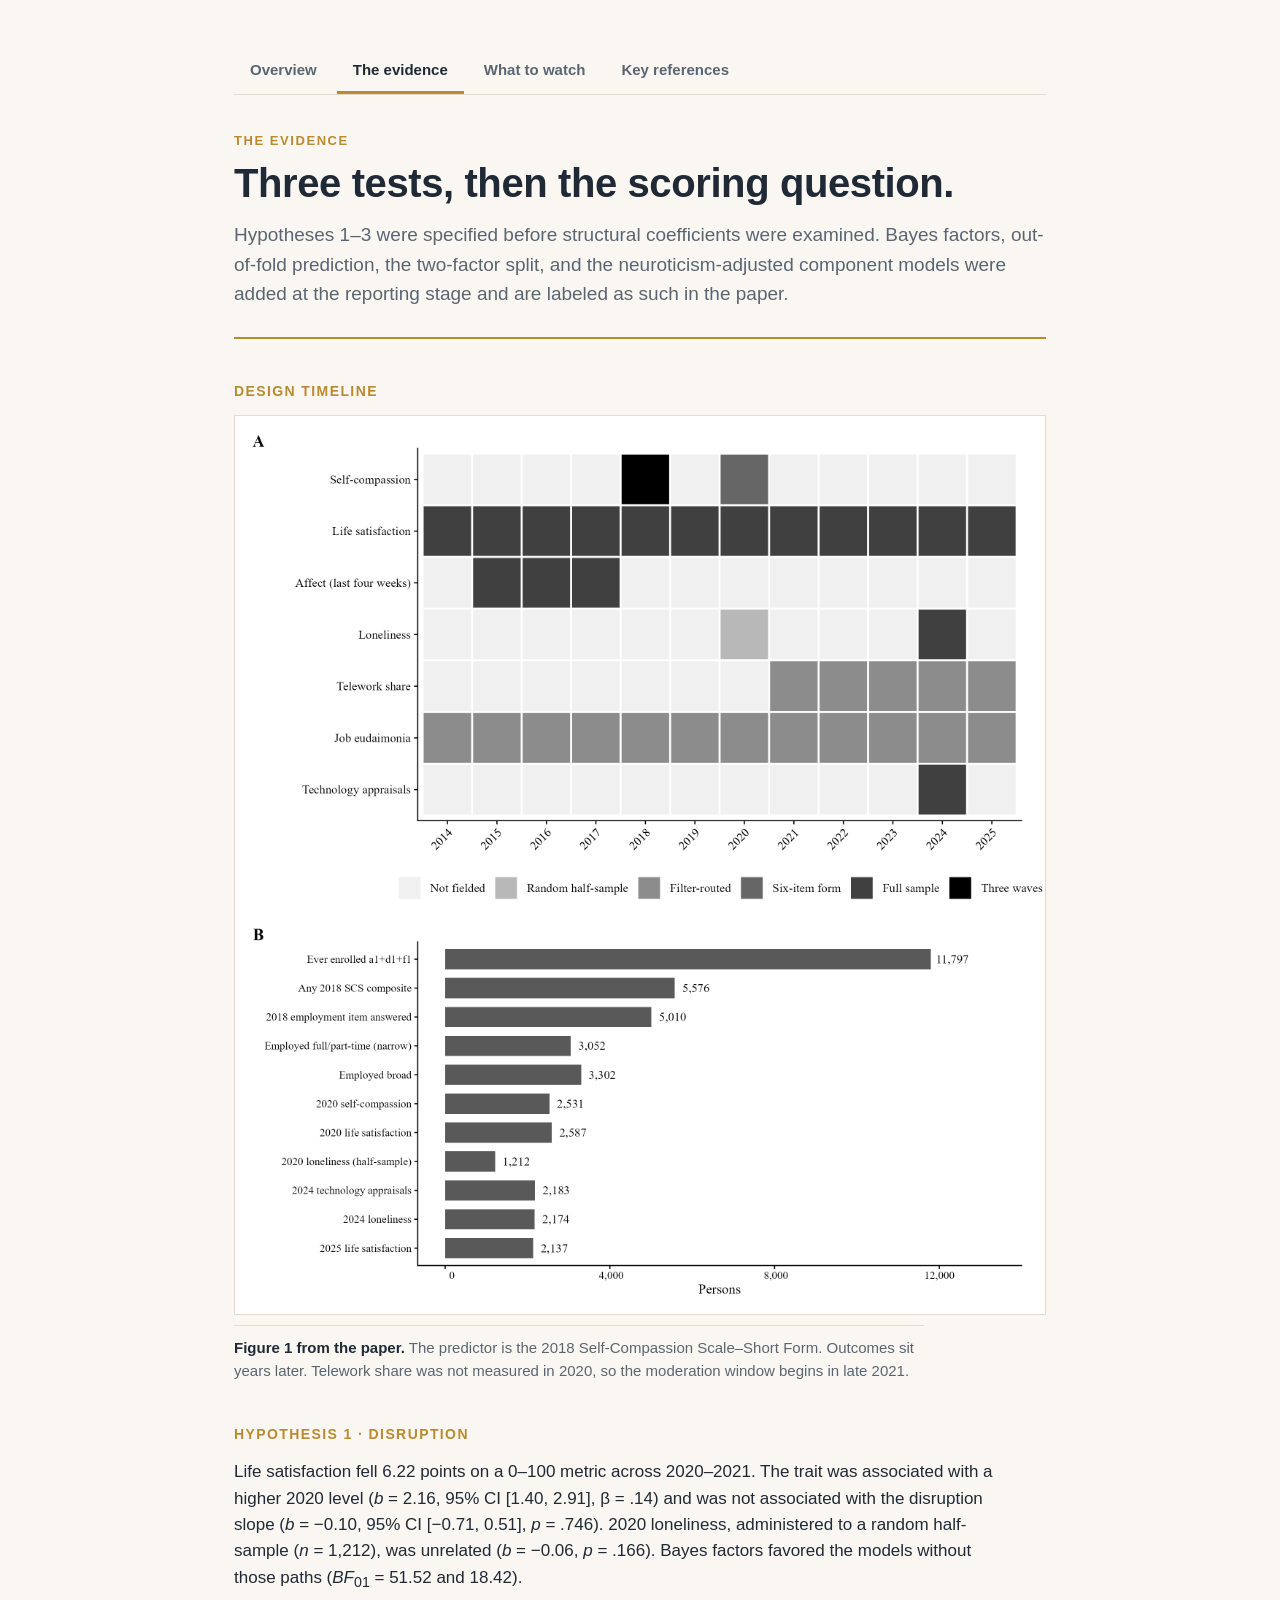
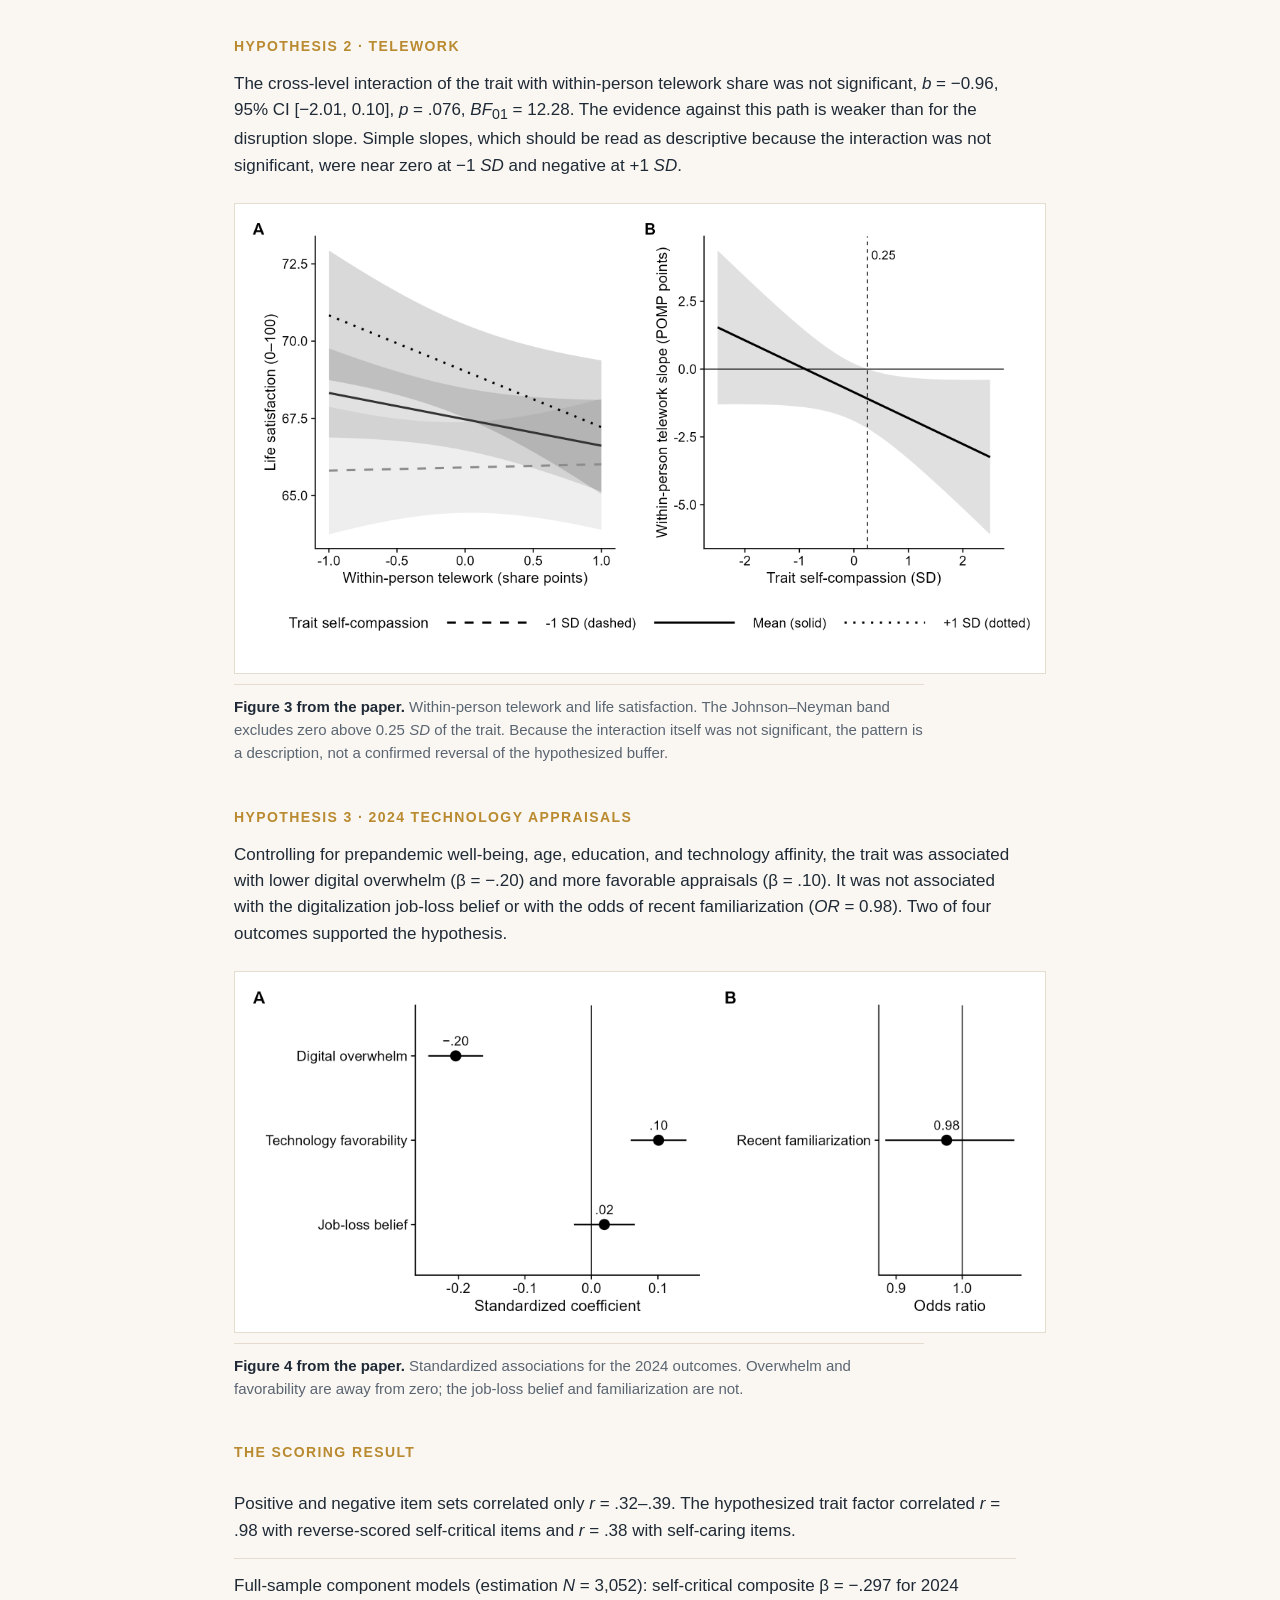
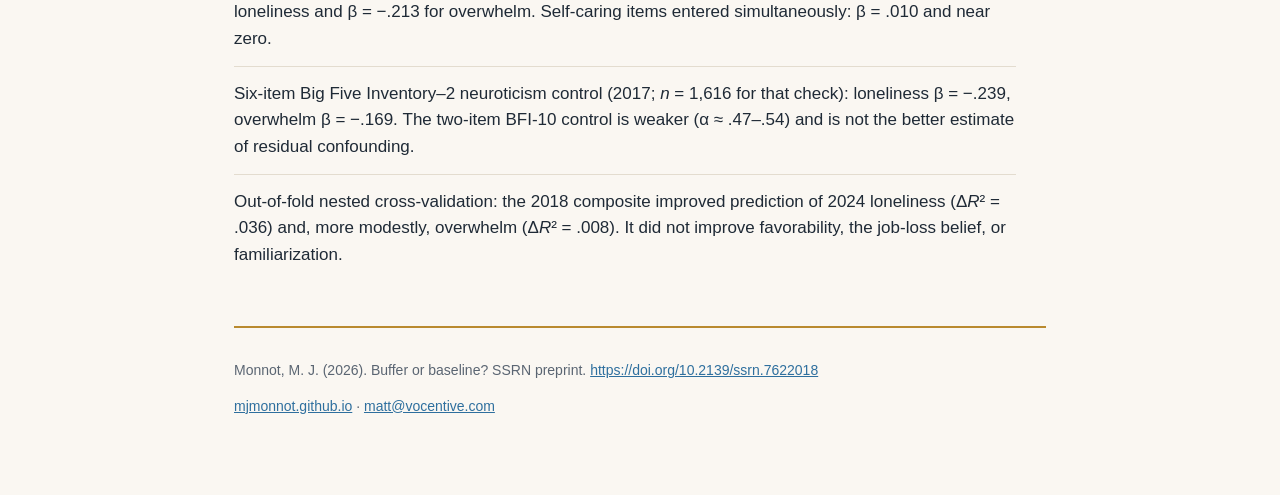
==== evidence.html @ f3c0ea2b "Add companion site for the GESIS self-compassion preprint. Co-authored-by: Cursor <cursoragent@curso" ====
<!DOCTYPE html>
<html lang="en">
<head>
  <meta charset="utf-8">
  <meta name="viewport" content="width=device-width, initial-scale=1">
  <title>The evidence — Buffer or baseline?</title>
  <link rel="stylesheet" href="style.css">
</head>
<body>
<main>
  <nav class="site-nav" aria-label="Site">
    <ul>
      <li><a href="index.html">Overview</a></li>
      <li><a href="evidence.html" aria-current="page">The evidence</a></li>
      <li><a href="playbook.html">What to watch</a></li>
      <li><a href="references.html">Key references</a></li>
    </ul>
  </nav>

  <header class="masthead">
    <p class="kicker">The evidence</p>
    <h1>Three tests, then the scoring question.</h1>
    <p class="dek">Hypotheses 1–3 were specified before structural coefficients were examined. Bayes factors, out-of-fold prediction, the two-factor split, and the neuroticism-adjusted component models were added at the reporting stage and are labeled as such in the paper.</p>
  </header>

  <section>
    <h2 class="section-label">Design timeline</h2>
    <figure class="paper-figure">
      <img src="assets/fig1_design_timeline.png" alt="Study timeline from 2014 through 2025 showing self-compassion in 2018, the 2020–2021 disruption, telework share from 2021 to 2025, and 2024 technology items." width="1200" height="500">
      <figcaption><strong>Figure 1 from the paper.</strong> The predictor is the 2018 Self-Compassion Scale–Short Form. Outcomes sit years later. Telework share was not measured in 2020, so the moderation window begins in late 2021.</figcaption>
    </figure>
  </section>

  <section>
    <h2 class="section-label">Hypothesis 1 · Disruption</h2>
    <p class="section-intro">Life satisfaction fell 6.22 points on a 0–100 metric across 2020–2021. The trait was associated with a higher 2020 level (<em>b</em> = 2.16, 95% CI [1.40, 2.91], β = .14) and was not associated with the disruption slope (<em>b</em> = −0.10, 95% CI [−0.71, 0.51], <em>p</em> = .746). 2020 loneliness, administered to a random half-sample (<em>n</em> = 1,212), was unrelated (<em>b</em> = −0.06, <em>p</em> = .166). Bayes factors favored the models without those paths (<em>BF</em><sub>01</sub> = 51.52 and 18.42).</p>
  </section>

  <section>
    <h2 class="section-label">Hypothesis 2 · Telework</h2>
    <p class="section-intro">The cross-level interaction of the trait with within-person telework share was not significant, <em>b</em> = −0.96, 95% CI [−2.01, 0.10], <em>p</em> = .076, <em>BF</em><sub>01</sub> = 12.28. The evidence against this path is weaker than for the disruption slope. Simple slopes, which should be read as descriptive because the interaction was not significant, were near zero at −1 <em>SD</em> and negative at +1 <em>SD</em>.</p>
    <figure class="paper-figure">
      <img src="assets/fig3_telework_moderation.png" alt="Telework moderation figure with a Johnson-Neyman panel and simple-slope panel." width="1200" height="620">
      <figcaption><strong>Figure 3 from the paper.</strong> Within-person telework and life satisfaction. The Johnson–Neyman band excludes zero above 0.25 <em>SD</em> of the trait. Because the interaction itself was not significant, the pattern is a description, not a confirmed reversal of the hypothesized buffer.</figcaption>
    </figure>
  </section>

  <section>
    <h2 class="section-label">Hypothesis 3 · 2024 technology appraisals</h2>
    <p class="section-intro">Controlling for prepandemic well-being, age, education, and technology affinity, the trait was associated with lower digital overwhelm (β = −.20) and more favorable appraisals (β = .10). It was not associated with the digitalization job-loss belief or with the odds of recent familiarization (<em>OR</em> = 0.98). Two of four outcomes supported the hypothesis.</p>
    <figure class="paper-figure">
      <img src="assets/fig4_h3_coefficients.png" alt="Coefficient plot of 2024 technology outcomes on trait self-compassion." width="1200" height="520">
      <figcaption><strong>Figure 4 from the paper.</strong> Standardized associations for the 2024 outcomes. Overwhelm and favorability are away from zero; the job-loss belief and familiarization are not.</figcaption>
    </figure>
  </section>

  <section>
    <h2 class="section-label">The scoring result</h2>
    <ul class="plain-list">
      <li>Positive and negative item sets correlated only <em>r</em> = .32–.39. The hypothesized trait factor correlated <em>r</em> = .98 with reverse-scored self-critical items and <em>r</em> = .38 with self-caring items.</li>
      <li>Full-sample component models (estimation <em>N</em> = 3,052): self-critical composite β = −.297 for 2024 loneliness and β = −.213 for overwhelm. Self-caring items entered simultaneously: β = .010 and near zero.</li>
      <li>Six-item Big Five Inventory–2 neuroticism control (2017; <em>n</em> = 1,616 for that check): loneliness β = −.239, overwhelm β = −.169. The two-item BFI-10 control is weaker (α ≈ .47–.54) and is not the better estimate of residual confounding.</li>
      <li>Out-of-fold nested cross-validation: the 2018 composite improved prediction of 2024 loneliness (Δ<em>R</em>² = .036) and, more modestly, overwhelm (Δ<em>R</em>² = .008). It did not improve favorability, the job-loss belief, or familiarization.</li>
    </ul>
  </section>

  <footer>
    <p>Monnot, M. J. (2026). Buffer or baseline? SSRN preprint. <a href="https://doi.org/10.2139/ssrn.7622018">https://doi.org/10.2139/ssrn.7622018</a></p>
    <p><a href="https://mjmonnot.github.io/">mjmonnot.github.io</a> · <a href="mailto:matt@vocentive.com">matt@vocentive.com</a></p>
  </footer>
</main>
</body>
</html>
---- style.css ----
:root {
  --bg: #faf7f2;
  --ink: #1f2a36;
  --gray: #5a6572;
  --red: #c0392b;
  --blue: #2e6f9e;
  --gold: #b98a2f;
  --dark: #22303c;
  --rule: #e3dccf;
}

* { box-sizing: border-box; }

body {
  margin: 0;
  background: var(--bg);
  color: var(--ink);
  font-family: -apple-system, BlinkMacSystemFont, "Segoe UI", Roboto, Helvetica, Arial, sans-serif;
  line-height: 1.55;
  font-size: 17px;
}

main { max-width: 860px; margin: 0 auto; padding: 48px 24px 64px; }

.kicker {
  font-size: 13px;
  font-weight: 700;
  letter-spacing: 0.12em;
  text-transform: uppercase;
  color: var(--gold);
  margin: 0 0 10px;
}

h1 { font-size: 40px; line-height: 1.12; margin: 0 0 14px; letter-spacing: -0.01em; }
h2 { font-size: 22px; line-height: 1.2; margin: 0 0 10px; }

.dek { color: var(--gray); font-size: 19px; max-width: 46em; margin: 0; }

.masthead { padding-bottom: 28px; border-bottom: 2px solid var(--gold); }

.site-nav { margin: 0 0 36px; border-bottom: 1px solid var(--rule); }
.site-nav ul { list-style: none; display: flex; gap: 4px; margin: 0; padding: 0; flex-wrap: wrap; }
.site-nav a {
  display: block;
  padding: 10px 16px;
  font-size: 15px;
  font-weight: 700;
  color: var(--gray);
  text-decoration: none;
  border-bottom: 3px solid transparent;
}
.site-nav a:hover { color: var(--ink); }
.site-nav a[aria-current="page"] { color: var(--ink); border-bottom-color: var(--gold); }

.paper-figure { margin: 0 0 40px; }
.paper-figure img { width: 100%; height: auto; display: block; border: 1px solid var(--rule); background: #fff; }
.paper-figure figcaption {
  font-size: 15px;
  color: var(--gray);
  max-width: 46em;
  margin-top: 10px;
  padding-top: 10px;
  border-top: 1px solid var(--rule);
}
.paper-figure figcaption strong { color: var(--ink); }

.plain-list { list-style: none; padding: 0; margin: 0; max-width: 46em; }
.plain-list li { padding: 14px 0; border-bottom: 1px solid var(--rule); }
.plain-list li:last-child { border-bottom: none; }
.ref-why { display: block; font-size: 15px; color: var(--gray); margin-top: 4px; }

section { margin-top: 44px; }

.section-label {
  font-size: 14px;
  font-weight: 700;
  letter-spacing: 0.1em;
  text-transform: uppercase;
  color: var(--gold);
  margin: 0 0 16px;
}

.section-intro { color: var(--ink); max-width: 46em; margin: 0 0 24px; }

.stat { margin-bottom: 22px; }
.stat-value { display: block; font-size: 38px; font-weight: 800; line-height: 1.05; font-variant-numeric: tabular-nums; }
.stat-value.red { color: var(--red); }
.stat-value.blue { color: var(--blue); }
.stat-label { display: block; font-weight: 700; margin-top: 2px; }
.stat-sub { display: block; font-size: 14px; color: var(--gray); margin-top: 2px; max-width: 30em; }

.strip { display: grid; grid-template-columns: repeat(4, 1fr); gap: 18px; margin: 0 0 8px; }
@media (max-width: 760px) { .strip { grid-template-columns: repeat(2, 1fr); } }
@media (max-width: 420px) { .strip { grid-template-columns: 1fr; } }
.strip .stat-value { font-size: 30px; }

.tests { display: grid; grid-template-columns: 1fr 1fr 1fr; gap: 16px; }
@media (max-width: 720px) { .tests { grid-template-columns: 1fr; } }
.test {
  background: #fff;
  border: 1px solid var(--rule);
  padding: 16px 16px 14px;
}
.test h3 { font-size: 16px; margin: 8px 0 8px; }
.test p { margin: 0; font-size: 15px; color: var(--gray); }

.flag {
  display: inline-block;
  font-size: 12px;
  font-weight: 700;
  letter-spacing: 0.06em;
  text-transform: uppercase;
  padding: 2px 8px;
  border-radius: 3px;
  background: #e9e4da;
  color: var(--gray);
  vertical-align: middle;
}
.flag.warn { background: #f6e3c5; color: #7a5410; }
.flag.ok { background: #e4eee6; color: #2d5a3d; }

select {
  font: inherit;
  padding: 6px 8px;
  border: 1px solid var(--gray);
  border-radius: 3px;
  background: #fff;
  color: var(--ink);
  max-width: 100%;
  margin: 6px 0 8px;
}

.calc {
  display: grid;
  grid-template-columns: minmax(280px, 5fr) minmax(300px, 6fr);
  gap: 36px;
  align-items: start;
}
@media (max-width: 720px) { .calc { grid-template-columns: 1fr; } }

.results { border-left: 1px solid var(--rule); padding-left: 36px; }
@media (max-width: 720px) {
  .results { border-left: none; padding-left: 0; border-top: 1px solid var(--rule); padding-top: 24px; }
}

.kicker-bar {
  background: var(--dark);
  color: #fff;
  border-radius: 6px;
  padding: 14px 18px;
  margin: 26px 0 14px;
}
.kicker-main { font-weight: 800; font-size: 18px; margin: 0; }
.kicker-sub { font-size: 14px; color: #c8d1da; margin: 4px 0 0; font-variant-numeric: tabular-nums; }
.kicker-bar.muted { background: #e9e4da; color: var(--ink); }
.kicker-bar.muted .kicker-sub { color: var(--gray); }

.model-notes { margin-top: 44px; font-size: 15px; color: var(--gray); }
.model-notes summary { font-weight: 700; color: var(--ink); cursor: pointer; }
.model-notes ul { max-width: 46em; }
.model-notes li { margin: 8px 0; }

.read-paper {
  display: inline-block;
  margin-top: 16px;
  padding: 10px 16px;
  background: var(--dark);
  color: #fff;
  text-decoration: none;
  font-weight: 700;
  font-size: 15px;
  border-radius: 4px;
}
.read-paper:hover { background: #000; }

footer {
  margin-top: 44px;
  padding-top: 18px;
  border-top: 2px solid var(--gold);
  font-size: 14px;
  color: var(--gray);
}
footer a { color: var(--blue); }
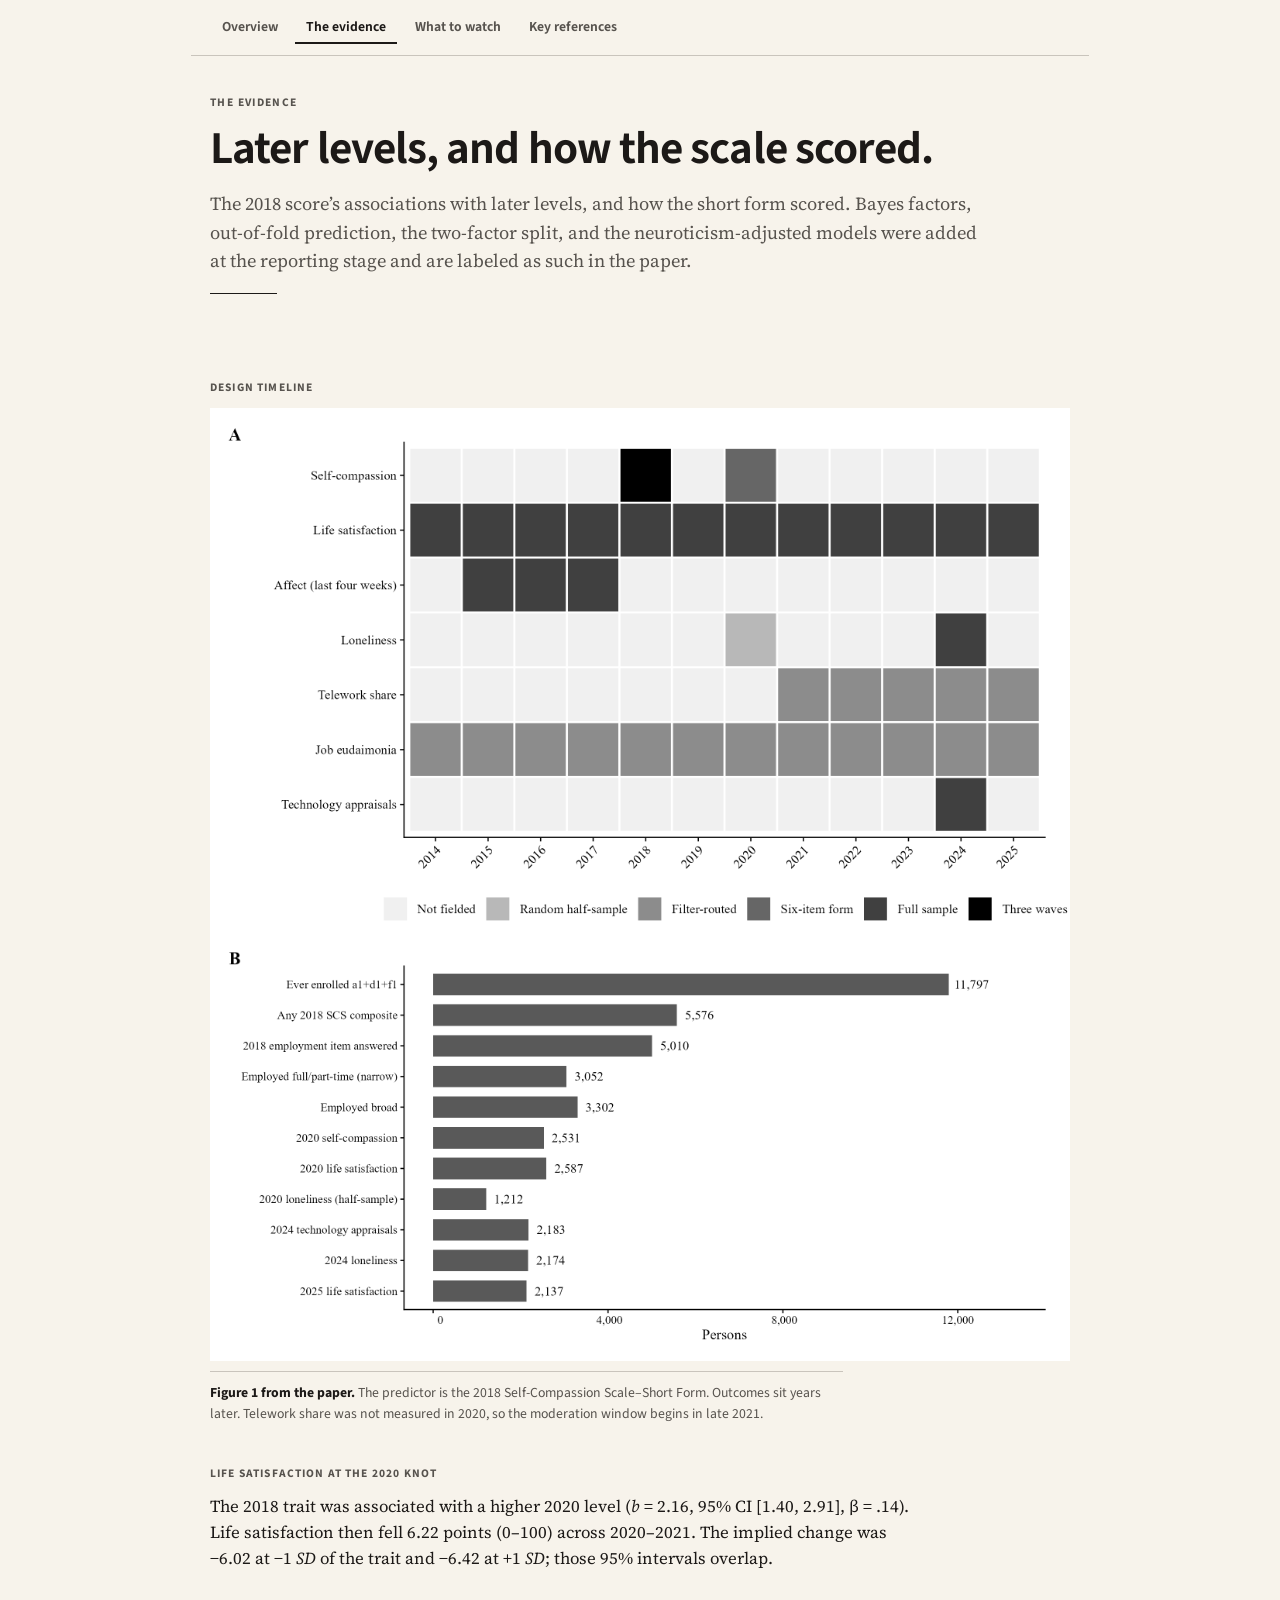
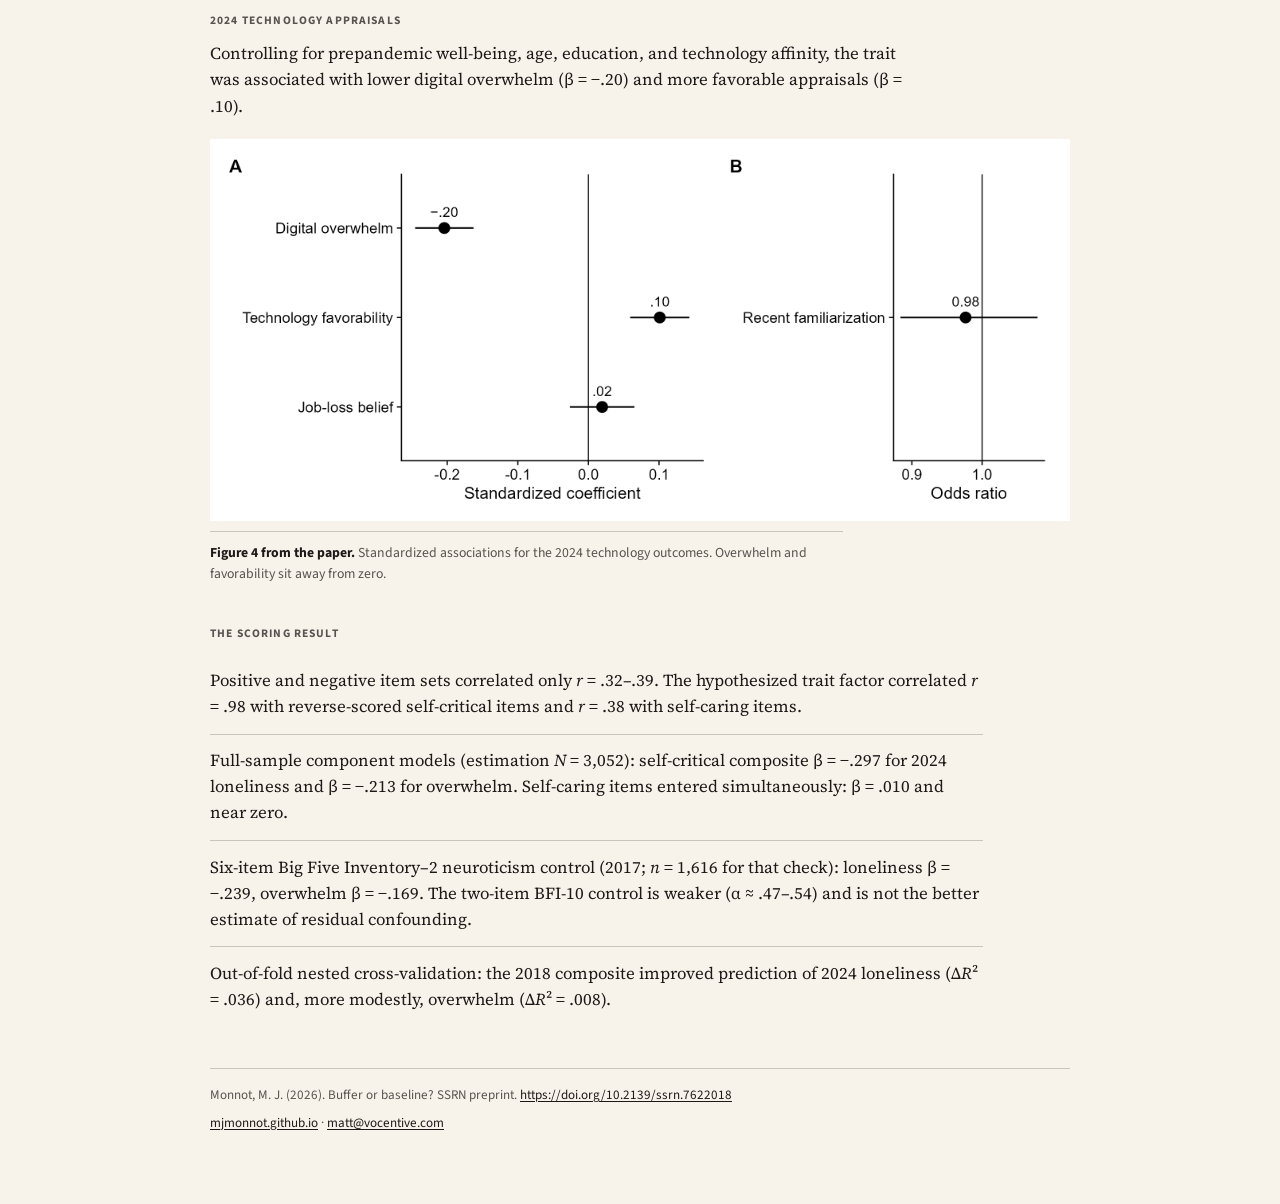
==== commit 277ac3fe: "Restyle companion to paper and hairlines; lead with the 2024 associations; new takeaway headline Co-" ====
--- a/evidence.html
+++ b/evidence.html
@@ -4,6 +4,8 @@
   <meta charset="utf-8">
   <meta name="viewport" content="width=device-width, initial-scale=1">
   <title>The evidence — Buffer or baseline?</title>
+  <link rel="preconnect" href="https://fonts.googleapis.com">
+  <link href="https://fonts.googleapis.com/css2?family=Source+Sans+3:ital,wght@0,400;0,650;0,700;1,400&family=Source+Serif+4:ital,wght@0,400;0,600;1,400&display=swap" rel="stylesheet">
   <link rel="stylesheet" href="style.css">
 </head>
 <body>
@@ -19,8 +21,9 @@
 
   <header class="masthead">
     <p class="kicker">The evidence</p>
-    <h1>Three tests, then the scoring question.</h1>
-    <p class="dek">Hypotheses 1–3 were specified before structural coefficients were examined. Bayes factors, out-of-fold prediction, the two-factor split, and the neuroticism-adjusted component models were added at the reporting stage and are labeled as such in the paper.</p>
+    <h1>Later levels, and how the scale scored.</h1>
+    <p class="dek">The 2018 score’s associations with later levels, and how the short form scored. Bayes factors, out-of-fold prediction, the two-factor split, and the neuroticism-adjusted models were added at the reporting stage and are labeled as such in the paper.</p>
+    <hr class="rule">
   </header>
 
   <section>
@@ -32,25 +35,16 @@
   </section>
 
   <section>
-    <h2 class="section-label">Hypothesis 1 · Disruption</h2>
-    <p class="section-intro">Life satisfaction fell 6.22 points on a 0–100 metric across 2020–2021. The trait was associated with a higher 2020 level (<em>b</em> = 2.16, 95% CI [1.40, 2.91], β = .14) and was not associated with the disruption slope (<em>b</em> = −0.10, 95% CI [−0.71, 0.51], <em>p</em> = .746). 2020 loneliness, administered to a random half-sample (<em>n</em> = 1,212), was unrelated (<em>b</em> = −0.06, <em>p</em> = .166). Bayes factors favored the models without those paths (<em>BF</em><sub>01</sub> = 51.52 and 18.42).</p>
+    <h2 class="section-label">Life satisfaction at the 2020 knot</h2>
+    <p class="section-intro">The 2018 trait was associated with a higher 2020 level (<em>b</em> = 2.16, 95% CI [1.40, 2.91], β = .14). Life satisfaction then fell 6.22 points (0–100) across 2020–2021. The implied change was −6.02 at −1 <em>SD</em> of the trait and −6.42 at +1 <em>SD</em>; those 95% intervals overlap.</p>
   </section>
 
   <section>
-    <h2 class="section-label">Hypothesis 2 · Telework</h2>
-    <p class="section-intro">The cross-level interaction of the trait with within-person telework share was not significant, <em>b</em> = −0.96, 95% CI [−2.01, 0.10], <em>p</em> = .076, <em>BF</em><sub>01</sub> = 12.28. The evidence against this path is weaker than for the disruption slope. Simple slopes, which should be read as descriptive because the interaction was not significant, were near zero at −1 <em>SD</em> and negative at +1 <em>SD</em>.</p>
-    <figure class="paper-figure">
-      <img src="assets/fig3_telework_moderation.png" alt="Telework moderation figure with a Johnson-Neyman panel and simple-slope panel." width="1200" height="620">
-      <figcaption><strong>Figure 3 from the paper.</strong> Within-person telework and life satisfaction. The Johnson–Neyman band excludes zero above 0.25 <em>SD</em> of the trait. Because the interaction itself was not significant, the pattern is a description, not a confirmed reversal of the hypothesized buffer.</figcaption>
-    </figure>
-  </section>
-
-  <section>
-    <h2 class="section-label">Hypothesis 3 · 2024 technology appraisals</h2>
-    <p class="section-intro">Controlling for prepandemic well-being, age, education, and technology affinity, the trait was associated with lower digital overwhelm (β = −.20) and more favorable appraisals (β = .10). It was not associated with the digitalization job-loss belief or with the odds of recent familiarization (<em>OR</em> = 0.98). Two of four outcomes supported the hypothesis.</p>
+    <h2 class="section-label">2024 technology appraisals</h2>
+    <p class="section-intro">Controlling for prepandemic well-being, age, education, and technology affinity, the trait was associated with lower digital overwhelm (β = −.20) and more favorable appraisals (β = .10).</p>
     <figure class="paper-figure">
       <img src="assets/fig4_h3_coefficients.png" alt="Coefficient plot of 2024 technology outcomes on trait self-compassion." width="1200" height="520">
-      <figcaption><strong>Figure 4 from the paper.</strong> Standardized associations for the 2024 outcomes. Overwhelm and favorability are away from zero; the job-loss belief and familiarization are not.</figcaption>
+      <figcaption><strong>Figure 4 from the paper.</strong> Standardized associations for the 2024 technology outcomes. Overwhelm and favorability sit away from zero.</figcaption>
     </figure>
   </section>
 
@@ -60,7 +54,7 @@
       <li>Positive and negative item sets correlated only <em>r</em> = .32–.39. The hypothesized trait factor correlated <em>r</em> = .98 with reverse-scored self-critical items and <em>r</em> = .38 with self-caring items.</li>
       <li>Full-sample component models (estimation <em>N</em> = 3,052): self-critical composite β = −.297 for 2024 loneliness and β = −.213 for overwhelm. Self-caring items entered simultaneously: β = .010 and near zero.</li>
       <li>Six-item Big Five Inventory–2 neuroticism control (2017; <em>n</em> = 1,616 for that check): loneliness β = −.239, overwhelm β = −.169. The two-item BFI-10 control is weaker (α ≈ .47–.54) and is not the better estimate of residual confounding.</li>
-      <li>Out-of-fold nested cross-validation: the 2018 composite improved prediction of 2024 loneliness (Δ<em>R</em>² = .036) and, more modestly, overwhelm (Δ<em>R</em>² = .008). It did not improve favorability, the job-loss belief, or familiarization.</li>
+      <li>Out-of-fold nested cross-validation: the 2018 composite improved prediction of 2024 loneliness (Δ<em>R</em>² = .036) and, more modestly, overwhelm (Δ<em>R</em>² = .008).</li>
     </ul>
   </section>
 
--- a/style.css
+++ b/style.css
@@ -1,183 +1,350 @@
 :root {
-  --bg: #faf7f2;
-  --ink: #1f2a36;
-  --gray: #5a6572;
-  --red: #c0392b;
-  --blue: #2e6f9e;
-  --gold: #b98a2f;
-  --dark: #22303c;
-  --rule: #e3dccf;
+  --paper: #f7f3eb;
+  --ink: #1c1917;
+  --muted: #57534e;
+  --rule: #c9c4bc;
+  --navy: #1f3a5f;
+  --grey: #8a8f94;
 }
 
 * { box-sizing: border-box; }
+
+html { scroll-behavior: smooth; }
 
 body {
   margin: 0;
-  background: var(--bg);
-  color: var(--ink);
-  font-family: -apple-system, BlinkMacSystemFont, "Segoe UI", Roboto, Helvetica, Arial, sans-serif;
+  background: var(--paper);
+  color: var(--ink);
+  font-family: "Source Serif 4", Georgia, "Times New Roman", serif;
+  font-size: 1.05rem;
   line-height: 1.55;
-  font-size: 17px;
-}
-
-main { max-width: 860px; margin: 0 auto; padding: 48px 24px 64px; }
+}
+
+a {
+  color: inherit;
+  text-decoration-thickness: 1px;
+  text-underline-offset: 2px;
+}
+
+main {
+  width: min(860px, calc(100% - 2.4rem));
+  margin: 0 auto;
+  padding: 0 0 4rem;
+}
+
+.site-nav {
+  position: sticky;
+  top: 0;
+  z-index: 5;
+  background: rgba(247, 243, 235, 0.94);
+  border-bottom: 1px solid var(--rule);
+  backdrop-filter: blur(8px);
+  margin: 0 -1.2rem 2.4rem;
+  padding: 0 1.2rem;
+}
+
+.site-nav ul {
+  list-style: none;
+  display: flex;
+  flex-wrap: wrap;
+  gap: 0.2rem 0.4rem;
+  margin: 0;
+  padding: 0.7rem 0;
+  font-family: "Source Sans 3", Calibri, sans-serif;
+  font-size: 0.86rem;
+}
+
+.site-nav a {
+  display: block;
+  padding: 0.35rem 0.7rem;
+  color: var(--muted);
+  text-decoration: none;
+  font-weight: 650;
+}
+
+.site-nav a:hover,
+.site-nav a[aria-current="page"] {
+  color: var(--ink);
+}
+
+.site-nav a[aria-current="page"] {
+  box-shadow: inset 0 -2px 0 var(--ink);
+}
 
 .kicker {
-  font-size: 13px;
+  font-family: "Source Sans 3", Calibri, sans-serif;
+  font-size: 0.72rem;
   font-weight: 700;
   letter-spacing: 0.12em;
   text-transform: uppercase;
-  color: var(--gold);
-  margin: 0 0 10px;
-}
-
-h1 { font-size: 40px; line-height: 1.12; margin: 0 0 14px; letter-spacing: -0.01em; }
-h2 { font-size: 22px; line-height: 1.2; margin: 0 0 10px; }
-
-.dek { color: var(--gray); font-size: 19px; max-width: 46em; margin: 0; }
-
-.masthead { padding-bottom: 28px; border-bottom: 2px solid var(--gold); }
-
-.site-nav { margin: 0 0 36px; border-bottom: 1px solid var(--rule); }
-.site-nav ul { list-style: none; display: flex; gap: 4px; margin: 0; padding: 0; flex-wrap: wrap; }
-.site-nav a {
-  display: block;
-  padding: 10px 16px;
-  font-size: 15px;
-  font-weight: 700;
-  color: var(--gray);
+  color: var(--muted);
+  margin: 0 0 0.6rem;
+}
+
+h1, h2, h3 {
+  font-family: "Source Sans 3", Calibri, sans-serif;
+  line-height: 1.2;
+  color: var(--ink);
+}
+
+h1 {
+  font-size: clamp(2rem, 5vw, 2.85rem);
+  font-weight: 650;
+  letter-spacing: -0.02em;
+  margin: 0 0 0.85rem;
+}
+
+h2 {
+  font-size: 1.35rem;
+  font-weight: 650;
+  margin: 0 0 0.55rem;
+}
+
+h3 {
+  font-size: 1.02rem;
+  font-weight: 650;
+  margin: 0 0 0.4rem;
+}
+
+.dek {
+  font-size: 1.15rem;
+  color: var(--muted);
+  max-width: 42em;
+  margin: 0 0 1.1rem;
+}
+
+.masthead {
+  padding-bottom: 1.6rem;
+}
+
+.rule {
+  height: 1px;
+  width: 4.2rem;
+  background: var(--ink);
+  border: 0;
+  margin: 0 0 1.2rem;
+}
+
+.read-paper {
+  font-family: "Source Sans 3", Calibri, sans-serif;
+  display: inline-block;
+  margin-top: 0.4rem;
+  padding: 0.7rem 1rem;
+  background: var(--ink);
+  color: var(--paper);
   text-decoration: none;
-  border-bottom: 3px solid transparent;
-}
-.site-nav a:hover { color: var(--ink); }
-.site-nav a[aria-current="page"] { color: var(--ink); border-bottom-color: var(--gold); }
-
-.paper-figure { margin: 0 0 40px; }
-.paper-figure img { width: 100%; height: auto; display: block; border: 1px solid var(--rule); background: #fff; }
-.paper-figure figcaption {
-  font-size: 15px;
-  color: var(--gray);
-  max-width: 46em;
-  margin-top: 10px;
-  padding-top: 10px;
-  border-top: 1px solid var(--rule);
-}
-.paper-figure figcaption strong { color: var(--ink); }
-
-.plain-list { list-style: none; padding: 0; margin: 0; max-width: 46em; }
-.plain-list li { padding: 14px 0; border-bottom: 1px solid var(--rule); }
-.plain-list li:last-child { border-bottom: none; }
-.ref-why { display: block; font-size: 15px; color: var(--gray); margin-top: 4px; }
-
-section { margin-top: 44px; }
+  font-weight: 650;
+  font-size: 0.92rem;
+}
+
+.read-paper:hover { color: var(--paper); }
+
+section { margin-top: 2.6rem; }
 
 .section-label {
-  font-size: 14px;
+  font-family: "Source Sans 3", Calibri, sans-serif;
+  font-size: 0.72rem;
   font-weight: 700;
   letter-spacing: 0.1em;
   text-transform: uppercase;
-  color: var(--gold);
-  margin: 0 0 16px;
-}
-
-.section-intro { color: var(--ink); max-width: 46em; margin: 0 0 24px; }
-
-.stat { margin-bottom: 22px; }
-.stat-value { display: block; font-size: 38px; font-weight: 800; line-height: 1.05; font-variant-numeric: tabular-nums; }
-.stat-value.red { color: var(--red); }
-.stat-value.blue { color: var(--blue); }
-.stat-label { display: block; font-weight: 700; margin-top: 2px; }
-.stat-sub { display: block; font-size: 14px; color: var(--gray); margin-top: 2px; max-width: 30em; }
-
-.strip { display: grid; grid-template-columns: repeat(4, 1fr); gap: 18px; margin: 0 0 8px; }
-@media (max-width: 760px) { .strip { grid-template-columns: repeat(2, 1fr); } }
-@media (max-width: 420px) { .strip { grid-template-columns: 1fr; } }
-.strip .stat-value { font-size: 30px; }
-
-.tests { display: grid; grid-template-columns: 1fr 1fr 1fr; gap: 16px; }
-@media (max-width: 720px) { .tests { grid-template-columns: 1fr; } }
-.test {
+  color: var(--muted);
+  margin: 0 0 0.85rem;
+}
+
+.section-intro {
+  max-width: 42em;
+  margin: 0 0 1.2rem;
+}
+
+.strip {
+  display: grid;
+  grid-template-columns: repeat(3, 1fr);
+  gap: 1.4rem 1.6rem;
+  margin: 0;
+  padding-top: 1rem;
+  border-top: 1px solid var(--ink);
+}
+
+@media (max-width: 640px) {
+  .strip { grid-template-columns: 1fr; }
+}
+
+.stat { margin: 0; }
+.stat-value {
+  display: block;
+  font-family: "Source Sans 3", Calibri, sans-serif;
+  font-size: 2rem;
+  font-weight: 650;
+  line-height: 1.05;
+  font-variant-numeric: tabular-nums;
+  letter-spacing: -0.03em;
+}
+.stat-value.held { color: var(--navy); }
+.stat-label {
+  display: block;
+  font-family: "Source Sans 3", Calibri, sans-serif;
+  font-weight: 650;
+  margin-top: 0.2rem;
+}
+.stat-sub {
+  display: block;
+  font-family: "Source Sans 3", Calibri, sans-serif;
+  font-size: 0.86rem;
+  color: var(--muted);
+  margin-top: 0.2rem;
+  max-width: 28em;
+}
+
+.plain-list { list-style: none; padding: 0; margin: 0; max-width: 46em; }
+.plain-list li {
+  padding: 0.85rem 0;
+  border-bottom: 1px solid var(--rule);
+}
+.plain-list li:last-child { border-bottom: none; }
+.ref-why {
+  display: block;
+  font-family: "Source Sans 3", Calibri, sans-serif;
+  font-size: 0.92rem;
+  color: var(--muted);
+  margin-top: 0.25rem;
+}
+
+.paper-figure { margin: 0 0 2rem; }
+.paper-figure img {
+  width: 100%;
+  height: auto;
+  display: block;
   background: #fff;
+}
+.paper-figure figcaption,
+.drawn figcaption {
+  font-family: "Source Sans 3", Calibri, sans-serif;
+  font-size: 0.86rem;
+  color: var(--muted);
+  max-width: 46em;
+  margin-top: 0.65rem;
+  padding-top: 0.65rem;
+  border-top: 1px solid var(--rule);
+}
+.paper-figure figcaption strong,
+.drawn figcaption strong { color: var(--ink); }
+
+.drawn { margin: 0 0 1rem; max-width: 46em; }
+.drawn svg {
+  width: 100%;
+  height: auto;
+  display: block;
+}
+
+.doc-box {
+  font-family: "Source Sans 3", Calibri, sans-serif;
+  font-size: 0.82rem;
+  color: var(--muted);
+  max-width: 46em;
+  margin: 0 0 0.5rem;
+  padding-top: 0.55rem;
+  border-top: 1px solid var(--rule);
+}
+
+select {
+  font-family: "Source Sans 3", Calibri, sans-serif;
+  font-size: 1rem;
+  padding: 0.4rem 0.5rem;
   border: 1px solid var(--rule);
-  padding: 16px 16px 14px;
-}
-.test h3 { font-size: 16px; margin: 8px 0 8px; }
-.test p { margin: 0; font-size: 15px; color: var(--gray); }
-
-.flag {
-  display: inline-block;
-  font-size: 12px;
-  font-weight: 700;
-  letter-spacing: 0.06em;
-  text-transform: uppercase;
-  padding: 2px 8px;
-  border-radius: 3px;
-  background: #e9e4da;
-  color: var(--gray);
-  vertical-align: middle;
-}
-.flag.warn { background: #f6e3c5; color: #7a5410; }
-.flag.ok { background: #e4eee6; color: #2d5a3d; }
-
-select {
-  font: inherit;
-  padding: 6px 8px;
-  border: 1px solid var(--gray);
-  border-radius: 3px;
-  background: #fff;
+  border-radius: 0;
+  background: var(--paper);
   color: var(--ink);
   max-width: 100%;
-  margin: 6px 0 8px;
+  margin: 0.4rem 0 0.5rem;
+}
+
+fieldset {
+  border: 0;
+  padding: 0;
+  margin: 0;
+}
+
+legend {
+  font-family: "Source Sans 3", Calibri, sans-serif;
+  font-weight: 650;
+  margin-bottom: 0.35rem;
+}
+
+.control-note {
+  font-family: "Source Sans 3", Calibri, sans-serif;
+  font-size: 0.86rem;
+  color: var(--muted);
+  display: block;
 }
 
 .calc {
   display: grid;
-  grid-template-columns: minmax(280px, 5fr) minmax(300px, 6fr);
-  gap: 36px;
+  grid-template-columns: minmax(240px, 4fr) minmax(280px, 6fr);
+  gap: 2rem;
   align-items: start;
 }
-@media (max-width: 720px) { .calc { grid-template-columns: 1fr; } }
-
-.results { border-left: 1px solid var(--rule); padding-left: 36px; }
+
 @media (max-width: 720px) {
-  .results { border-left: none; padding-left: 0; border-top: 1px solid var(--rule); padding-top: 24px; }
-}
-
-.kicker-bar {
-  background: var(--dark);
-  color: #fff;
-  border-radius: 6px;
-  padding: 14px 18px;
-  margin: 26px 0 14px;
-}
-.kicker-main { font-weight: 800; font-size: 18px; margin: 0; }
-.kicker-sub { font-size: 14px; color: #c8d1da; margin: 4px 0 0; font-variant-numeric: tabular-nums; }
-.kicker-bar.muted { background: #e9e4da; color: var(--ink); }
-.kicker-bar.muted .kicker-sub { color: var(--gray); }
-
-.model-notes { margin-top: 44px; font-size: 15px; color: var(--gray); }
-.model-notes summary { font-weight: 700; color: var(--ink); cursor: pointer; }
+  .calc { grid-template-columns: 1fr; }
+}
+
+.results {
+  border-left: 1px solid var(--rule);
+  padding-left: 2rem;
+}
+
+@media (max-width: 720px) {
+  .results {
+    border-left: none;
+    padding-left: 0;
+    border-top: 1px solid var(--rule);
+    padding-top: 1.4rem;
+  }
+}
+
+.results .stat-value { font-size: 2.4rem; }
+.results .stat-value.held { color: var(--navy); }
+
+.note-line {
+  font-family: "Source Sans 3", Calibri, sans-serif;
+  font-size: 0.95rem;
+  margin: 1rem 0 0;
+  padding-top: 0.75rem;
+  border-top: 1px solid var(--ink);
+}
+
+.note-line p { margin: 0; }
+.note-sub {
+  font-family: "Source Sans 3", Calibri, sans-serif;
+  font-size: 0.86rem;
+  color: var(--muted);
+  margin: 0.25rem 0 0;
+}
+
+.model-notes {
+  margin-top: 2.6rem;
+  font-family: "Source Sans 3", Calibri, sans-serif;
+  font-size: 0.92rem;
+  color: var(--muted);
+}
+
+.model-notes summary {
+  font-weight: 650;
+  color: var(--ink);
+  cursor: pointer;
+}
+
 .model-notes ul { max-width: 46em; }
-.model-notes li { margin: 8px 0; }
-
-.read-paper {
-  display: inline-block;
-  margin-top: 16px;
-  padding: 10px 16px;
-  background: var(--dark);
-  color: #fff;
-  text-decoration: none;
-  font-weight: 700;
-  font-size: 15px;
-  border-radius: 4px;
-}
-.read-paper:hover { background: #000; }
+.model-notes li { margin: 0.5rem 0; }
 
 footer {
-  margin-top: 44px;
-  padding-top: 18px;
-  border-top: 2px solid var(--gold);
-  font-size: 14px;
-  color: var(--gray);
-}
-footer a { color: var(--blue); }
+  margin-top: 2.6rem;
+  padding-top: 1rem;
+  border-top: 1px solid var(--rule);
+  font-family: "Source Sans 3", Calibri, sans-serif;
+  font-size: 0.82rem;
+  color: var(--muted);
+}
+
+footer p { margin: 0 0 0.45rem; }
+footer a { color: var(--ink); }
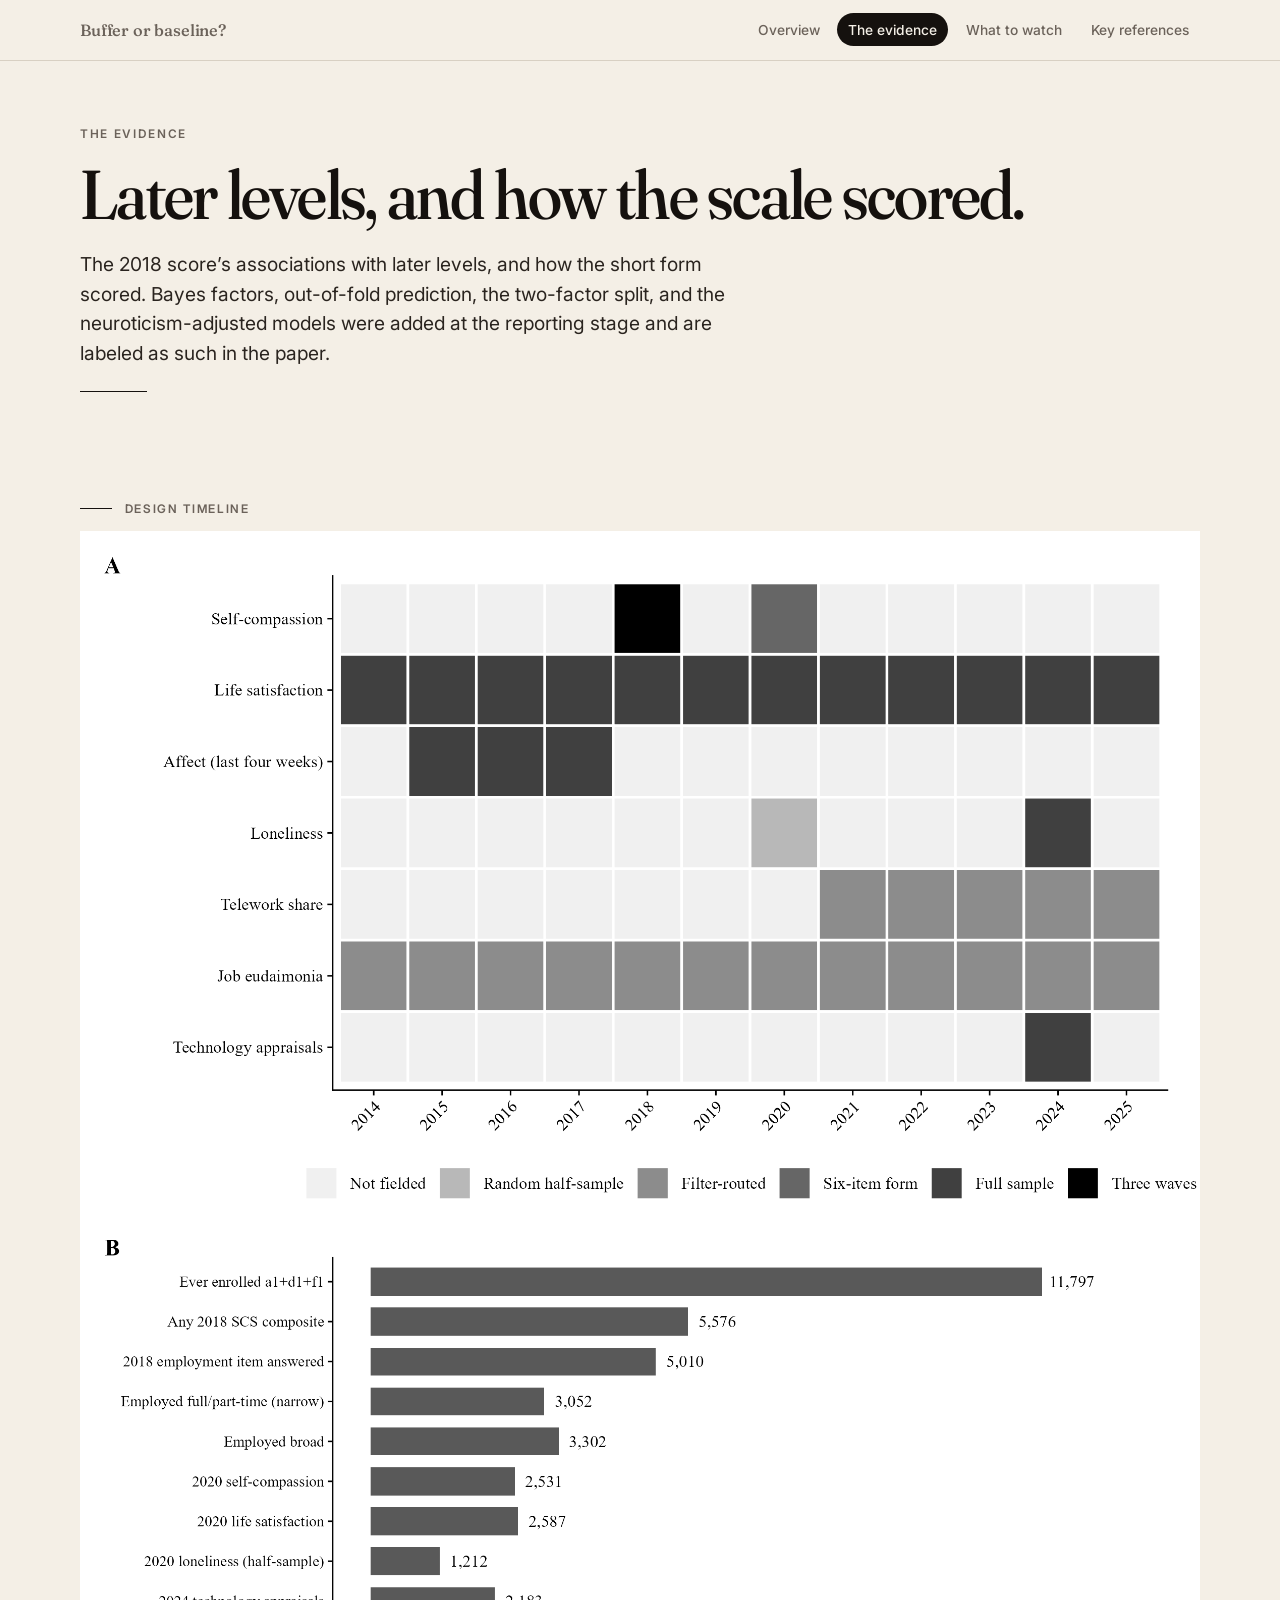
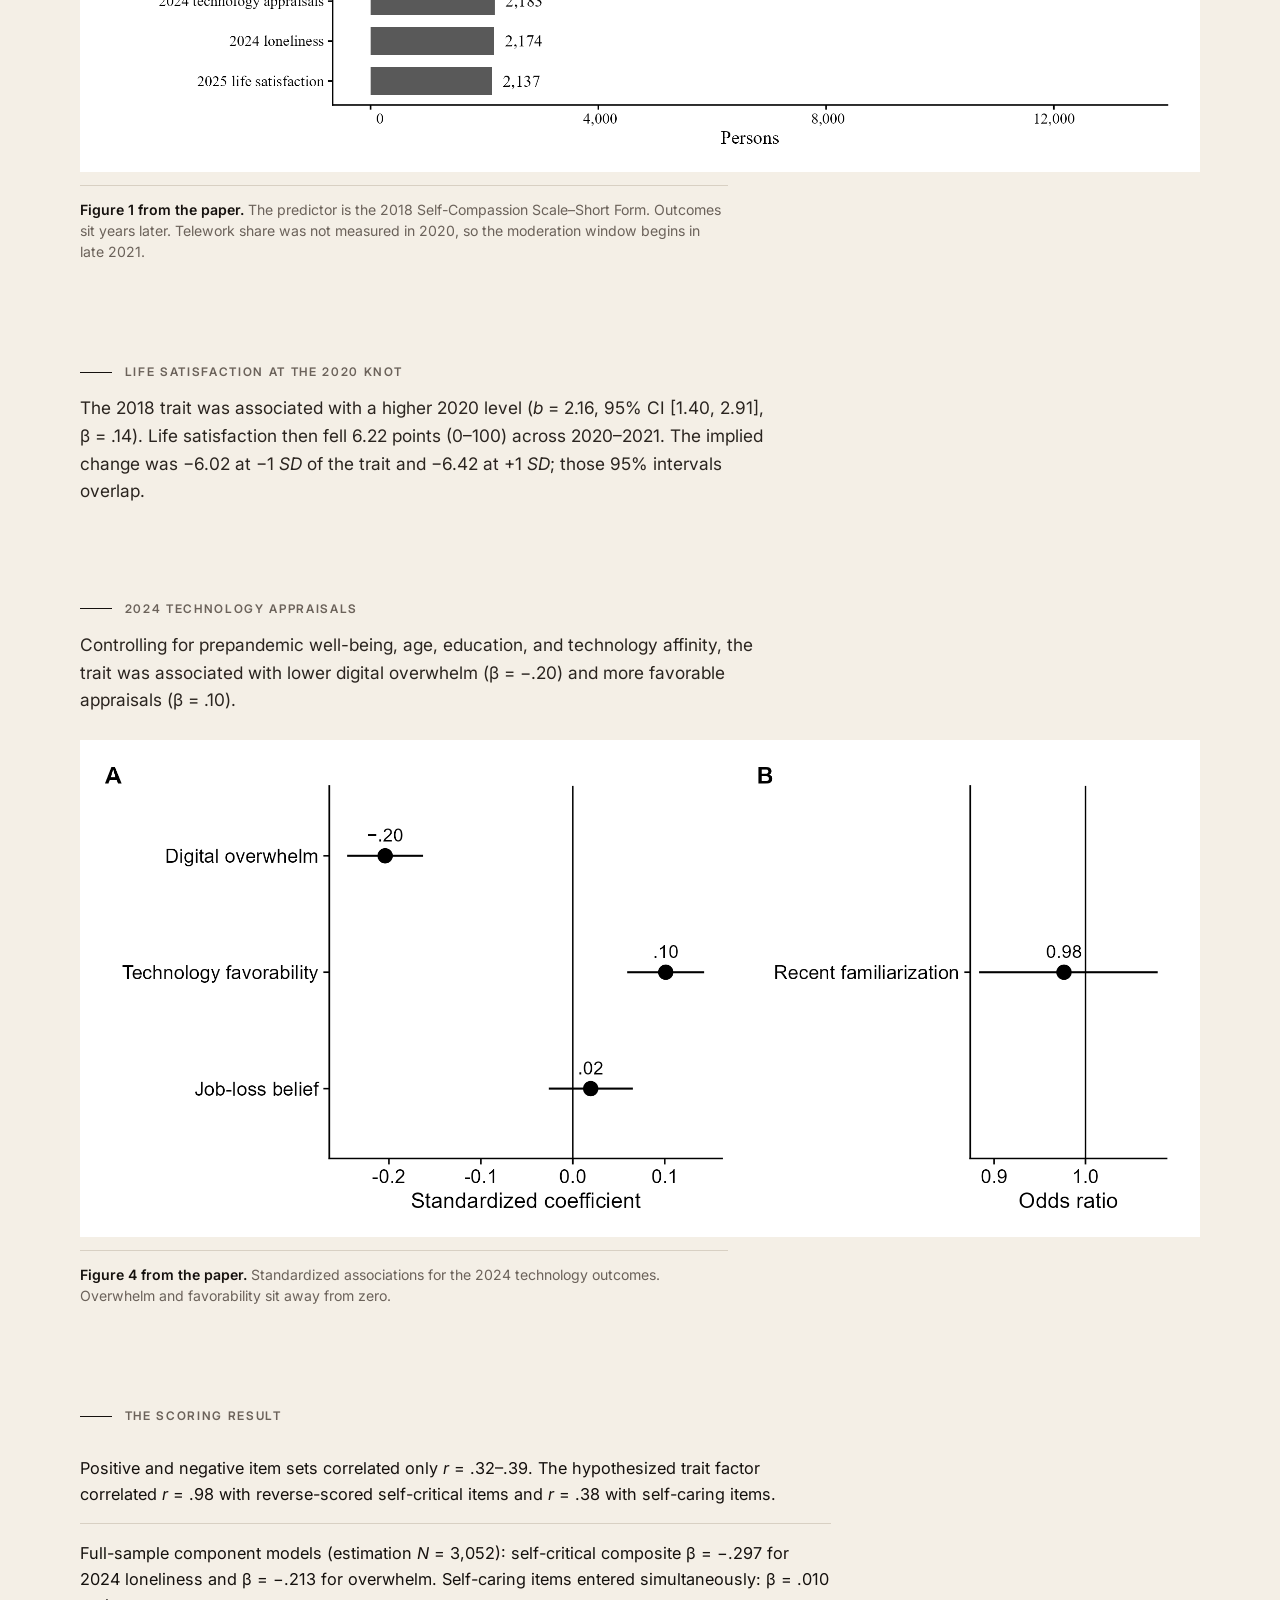
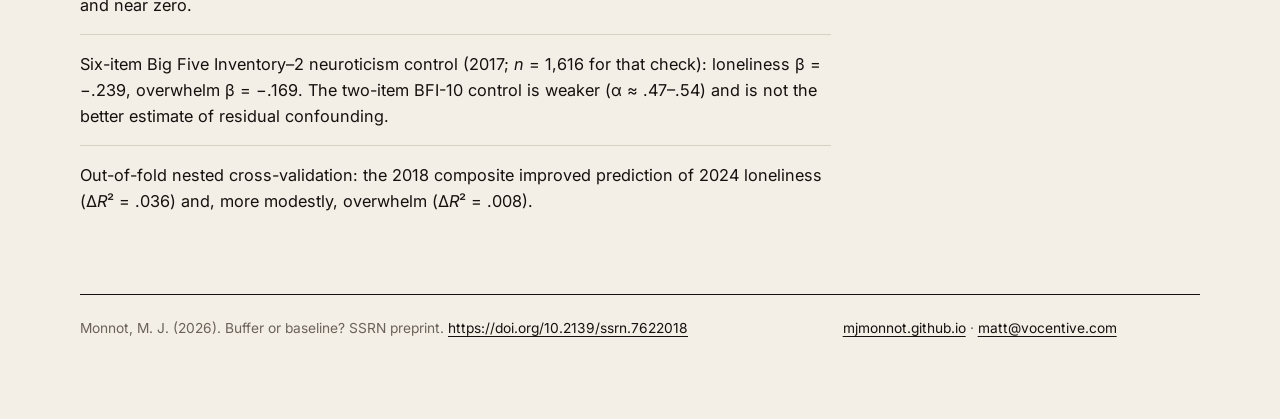
==== commit 8d04b94f: "Visual redesign: Fraunces/Inter type system, hero trajectory with draw-on, big numerals, wave timeli" ====
--- a/evidence.html
+++ b/evidence.html
@@ -5,27 +5,31 @@
   <meta name="viewport" content="width=device-width, initial-scale=1">
   <title>The evidence — Buffer or baseline?</title>
   <link rel="preconnect" href="https://fonts.googleapis.com">
-  <link href="https://fonts.googleapis.com/css2?family=Source+Sans+3:ital,wght@0,400;0,650;0,700;1,400&family=Source+Serif+4:ital,wght@0,400;0,600;1,400&display=swap" rel="stylesheet">
+  <link rel="preconnect" href="https://fonts.gstatic.com" crossorigin>
+  <link href="https://fonts.googleapis.com/css2?family=Fraunces:ital,opsz,wght,SOFT,WONK@0,9..144,300..700,0..100,0..1;1,9..144,300..700,0..100,0..1&family=Inter:wght@400;500;600&display=swap" rel="stylesheet">
   <link rel="stylesheet" href="style.css">
+  <script>document.documentElement.classList.add("js");</script>
 </head>
 <body>
+<nav class="site-nav" aria-label="Site">
+  <ul>
+    <li class="brand"><a href="index.html">Buffer or baseline?</a></li>
+    <li><a href="index.html">Overview</a></li>
+    <li><a href="evidence.html" aria-current="page">The evidence</a></li>
+    <li><a href="playbook.html">What to watch</a></li>
+    <li><a href="references.html">Key references</a></li>
+  </ul>
+</nav>
+
 <main>
-  <nav class="site-nav" aria-label="Site">
-    <ul>
-      <li><a href="index.html">Overview</a></li>
-      <li><a href="evidence.html" aria-current="page">The evidence</a></li>
-      <li><a href="playbook.html">What to watch</a></li>
-      <li><a href="references.html">Key references</a></li>
-    </ul>
-  </nav>
-
-  <header class="masthead">
+  <header class="masthead wrap">
     <p class="kicker">The evidence</p>
     <h1>Later levels, and how the scale scored.</h1>
     <p class="dek">The 2018 score’s associations with later levels, and how the short form scored. Bayes factors, out-of-fold prediction, the two-factor split, and the neuroticism-adjusted models were added at the reporting stage and are labeled as such in the paper.</p>
     <hr class="rule">
   </header>
 
+  <div class="wrap">
   <section>
     <h2 class="section-label">Design timeline</h2>
     <figure class="paper-figure">
@@ -62,6 +66,7 @@
     <p>Monnot, M. J. (2026). Buffer or baseline? SSRN preprint. <a href="https://doi.org/10.2139/ssrn.7622018">https://doi.org/10.2139/ssrn.7622018</a></p>
     <p><a href="https://mjmonnot.github.io/">mjmonnot.github.io</a> · <a href="mailto:matt@vocentive.com">matt@vocentive.com</a></p>
   </footer>
+  </div>
 </main>
 </body>
 </html>
--- a/style.css
+++ b/style.css
@@ -1,10 +1,17 @@
 :root {
-  --paper: #f7f3eb;
-  --ink: #1c1917;
-  --muted: #57534e;
-  --rule: #c9c4bc;
+  --paper: #f4efe6;
+  --paper-2: #ebe4d7;
+  --ink: #15110e;
+  --ink-2: #2a241f;
+  --muted: #6b625a;
+  --rule: #d8d0c3;
+  --rule-strong: #b9afa0;
   --navy: #1f3a5f;
+  --navy-soft: #8fa6c4;
   --grey: #8a8f94;
+  --wrap: 1120px;
+  --display: "Fraunces", "Source Serif 4", Georgia, serif;
+  --ui: "Inter", "Source Sans 3", system-ui, sans-serif;
 }
 
 * { box-sizing: border-box; }
@@ -15,106 +22,119 @@
   margin: 0;
   background: var(--paper);
   color: var(--ink);
-  font-family: "Source Serif 4", Georgia, "Times New Roman", serif;
-  font-size: 1.05rem;
-  line-height: 1.55;
-}
-
-a {
-  color: inherit;
-  text-decoration-thickness: 1px;
-  text-underline-offset: 2px;
-}
-
-main {
-  width: min(860px, calc(100% - 2.4rem));
+  font-family: var(--ui);
+  font-size: 1.02rem;
+  line-height: 1.6;
+  -webkit-font-smoothing: antialiased;
+}
+
+a { color: inherit; text-decoration-thickness: 1px; text-underline-offset: 3px; }
+
+em { font-style: italic; }
+code { font-family: ui-monospace, "Cascadia Mono", Consolas, monospace; font-size: 0.92em; }
+
+main { padding: 0 0 5rem; }
+
+.wrap {
+  width: min(var(--wrap), calc(100% - 2.8rem));
   margin: 0 auto;
-  padding: 0 0 4rem;
-}
+}
+
+/* ---------- navigation ---------- */
 
 .site-nav {
   position: sticky;
   top: 0;
-  z-index: 5;
-  background: rgba(247, 243, 235, 0.94);
+  z-index: 10;
+  background: rgba(244, 239, 230, 0.86);
+  backdrop-filter: blur(10px);
+  -webkit-backdrop-filter: blur(10px);
   border-bottom: 1px solid var(--rule);
-  backdrop-filter: blur(8px);
-  margin: 0 -1.2rem 2.4rem;
-  padding: 0 1.2rem;
 }
 
 .site-nav ul {
+  width: min(var(--wrap), calc(100% - 2.8rem));
+  margin: 0 auto;
+  padding: 0.75rem 0;
   list-style: none;
   display: flex;
   flex-wrap: wrap;
+  align-items: center;
   gap: 0.2rem 0.4rem;
+  font-size: 0.86rem;
+}
+
+.site-nav li.brand {
+  margin-right: auto;
+  font-family: var(--display);
+  font-variation-settings: "opsz" 14, "SOFT" 30;
+  font-weight: 600;
+  font-size: 1.02rem;
+  letter-spacing: -0.01em;
+}
+
+.site-nav li.brand a { text-decoration: none; padding: 0.3rem 0; }
+
+.site-nav a {
+  display: block;
+  padding: 0.35rem 0.7rem;
+  color: var(--muted);
+  text-decoration: none;
+  font-weight: 500;
+  border-radius: 999px;
+  transition: color 0.2s, background 0.2s;
+}
+
+.site-nav a:hover { color: var(--ink); background: var(--paper-2); }
+.site-nav a[aria-current="page"] { color: var(--paper); background: var(--ink); }
+
+/* ---------- type ---------- */
+
+.kicker {
+  font-size: 0.74rem;
+  font-weight: 600;
+  letter-spacing: 0.14em;
+  text-transform: uppercase;
+  color: var(--muted);
+  margin: 0 0 0.9rem;
+}
+
+h1, h2, h3 {
+  font-family: var(--display);
+  color: var(--ink);
+  line-height: 1.05;
+  letter-spacing: -0.025em;
+  font-weight: 500;
   margin: 0;
-  padding: 0.7rem 0;
-  font-family: "Source Sans 3", Calibri, sans-serif;
-  font-size: 0.86rem;
-}
-
-.site-nav a {
-  display: block;
-  padding: 0.35rem 0.7rem;
-  color: var(--muted);
-  text-decoration: none;
-  font-weight: 650;
-}
-
-.site-nav a:hover,
-.site-nav a[aria-current="page"] {
-  color: var(--ink);
-}
-
-.site-nav a[aria-current="page"] {
-  box-shadow: inset 0 -2px 0 var(--ink);
-}
-
-.kicker {
-  font-family: "Source Sans 3", Calibri, sans-serif;
-  font-size: 0.72rem;
-  font-weight: 700;
-  letter-spacing: 0.12em;
-  text-transform: uppercase;
-  color: var(--muted);
-  margin: 0 0 0.6rem;
-}
-
-h1, h2, h3 {
-  font-family: "Source Sans 3", Calibri, sans-serif;
+}
+
+h1 {
+  font-size: clamp(2.4rem, 5.4vw, 4.4rem);
+  font-variation-settings: "opsz" 144, "SOFT" 40, "WONK" 1;
+  margin: 0 0 1.2rem;
+  text-wrap: balance;
+}
+
+h2 {
+  font-size: clamp(1.7rem, 3.2vw, 2.5rem);
+  font-variation-settings: "opsz" 72, "SOFT" 30;
+  margin: 0 0 0.8rem;
+  text-wrap: balance;
+}
+
+h3 {
+  font-size: 1.25rem;
+  font-variation-settings: "opsz" 24, "SOFT" 20;
   line-height: 1.2;
-  color: var(--ink);
-}
-
-h1 {
-  font-size: clamp(2rem, 5vw, 2.85rem);
-  font-weight: 650;
-  letter-spacing: -0.02em;
-  margin: 0 0 0.85rem;
-}
-
-h2 {
-  font-size: 1.35rem;
-  font-weight: 650;
-  margin: 0 0 0.55rem;
-}
-
-h3 {
-  font-size: 1.02rem;
-  font-weight: 650;
   margin: 0 0 0.4rem;
 }
 
 .dek {
-  font-size: 1.15rem;
-  color: var(--muted);
-  max-width: 42em;
-  margin: 0 0 1.1rem;
-}
-
-.masthead {
-  padding-bottom: 1.6rem;
+  font-size: clamp(1.08rem, 1.5vw, 1.25rem);
+  line-height: 1.55;
+  color: var(--ink-2);
+  max-width: 36em;
+  margin: 0 0 1.4rem;
 }
 
 .rule {
@@ -122,229 +142,486 @@
   width: 4.2rem;
   background: var(--ink);
   border: 0;
-  margin: 0 0 1.2rem;
-}
-
-.read-paper {
-  font-family: "Source Sans 3", Calibri, sans-serif;
-  display: inline-block;
-  margin-top: 0.4rem;
-  padding: 0.7rem 1rem;
+  margin: 0 0 1.4rem;
+}
+
+.section-label {
+  font-family: var(--ui);
+  font-size: 0.74rem;
+  font-weight: 600;
+  letter-spacing: 0.14em;
+  text-transform: uppercase;
+  color: var(--muted);
+  margin: 0 0 1rem;
+  display: flex;
+  align-items: center;
+  gap: 0.8rem;
+  letter-spacing: 0.14em;
+}
+
+.section-label::before {
+  content: "";
+  width: 2rem;
+  height: 1px;
+  background: var(--ink);
+}
+
+.section-intro {
+  max-width: 40em;
+  margin: 0 0 1.6rem;
+  font-size: 1.08rem;
+  color: var(--ink-2);
+}
+
+section { padding: 4.5rem 0 0; }
+
+/* ---------- masthead (secondary pages) ---------- */
+
+.masthead { padding: 4rem 0 1rem; }
+
+/* ---------- hero (overview) ---------- */
+
+.hero {
+  padding: 4.5rem 0 1rem;
+  display: grid;
+  grid-template-columns: minmax(0, 11fr) minmax(0, 9fr);
+  gap: 3rem 4rem;
+  align-items: center;
+}
+
+@media (max-width: 900px) {
+  .hero { grid-template-columns: 1fr; gap: 2.4rem; padding-top: 3rem; }
+}
+
+.hero .dek { margin-bottom: 1.6rem; }
+
+.hero-actions { display: flex; flex-wrap: wrap; gap: 0.7rem; align-items: center; }
+
+.btn {
+  display: inline-flex;
+  align-items: center;
+  gap: 0.5rem;
+  padding: 0.8rem 1.2rem;
+  border-radius: 999px;
+  font-weight: 600;
+  font-size: 0.94rem;
+  text-decoration: none;
+  border: 1px solid var(--ink);
+  transition: transform 0.2s, background 0.2s, color 0.2s;
+}
+
+.btn.primary { background: var(--ink); color: var(--paper); }
+.btn.primary:hover { background: var(--navy); border-color: var(--navy); color: #fff; }
+.btn.ghost { color: var(--ink); background: transparent; }
+.btn.ghost:hover { background: var(--paper-2); }
+.btn:hover { transform: translateY(-1px); }
+
+.hero-figure {
+  margin: 0;
+  position: relative;
+}
+
+.hero-figure svg {
+  width: 100%;
+  height: auto;
+  display: block;
+  overflow: visible;
+}
+
+.hero-figure figcaption {
+  font-size: 0.82rem;
+  color: var(--muted);
+  margin-top: 0.8rem;
+  line-height: 1.5;
+}
+
+.sans { font-family: var(--ui); }
+
+/* path draw-on */
+.draw path.trace {
+  stroke-dasharray: 1400;
+  stroke-dashoffset: 1400;
+}
+
+.in .draw path.trace {
+  animation: draw 1.6s cubic-bezier(0.2, 0.7, 0.2, 1) forwards;
+}
+
+.in .draw path.trace:nth-of-type(2) { animation-delay: 0.15s; }
+.in .draw path.trace:nth-of-type(3) { animation-delay: 0.3s; }
+
+@keyframes draw { to { stroke-dashoffset: 0; } }
+
+/* ---------- big numbers ---------- */
+
+.numbers {
+  display: grid;
+  grid-template-columns: repeat(3, 1fr);
+  gap: 2rem 3rem;
+  padding-top: 2.4rem;
+  border-top: 1px solid var(--ink);
+}
+
+@media (max-width: 760px) { .numbers { grid-template-columns: 1fr; gap: 2rem; } }
+
+.big {
+  display: block;
+  font-family: var(--display);
+  font-variation-settings: "opsz" 144, "SOFT" 100;
+  font-weight: 300;
+  font-size: clamp(3.6rem, 7vw, 6rem);
+  line-height: 0.95;
+  letter-spacing: -0.05em;
+  font-variant-numeric: tabular-nums;
+  color: var(--ink);
+}
+
+.big.held { color: var(--navy); }
+
+.number-label {
+  display: block;
+  margin-top: 0.8rem;
+  font-weight: 600;
+  font-size: 1rem;
+}
+
+.number-sub {
+  display: block;
+  margin-top: 0.3rem;
+  font-size: 0.9rem;
+  color: var(--muted);
+  max-width: 26em;
+  line-height: 1.5;
+}
+
+/* ---------- timeline ---------- */
+
+.timeline {
+  position: relative;
+  margin-top: 2rem;
+  padding: 2.4rem 0 0;
+}
+
+.timeline-track {
+  position: relative;
+  height: 2px;
+  background: var(--rule-strong);
+  margin: 0 1rem;
+}
+
+.timeline-track .band {
+  position: absolute;
+  top: -22px;
+  bottom: -22px;
+  left: 50%;
+  width: 16.67%;
+  background: var(--ink);
+  opacity: 0.06;
+  border-radius: 4px;
+}
+
+.timeline-marks {
+  display: grid;
+  grid-template-columns: repeat(12, 1fr);
+  margin: 0 1rem;
+}
+
+.mark {
+  position: relative;
+  padding-top: 1.6rem;
+  font-size: 0.86rem;
+  color: var(--muted);
+}
+
+.mark::before {
+  content: "";
+  position: absolute;
+  top: -5px;
+  left: 0;
+  width: 8px;
+  height: 8px;
+  border-radius: 50%;
+  background: var(--rule-strong);
+}
+
+.mark.key::before {
+  width: 14px;
+  height: 14px;
+  top: -8px;
+  left: -3px;
+  background: var(--ink);
+  box-shadow: 0 0 0 4px var(--paper);
+}
+
+.mark.key.held::before { background: var(--navy); }
+
+.mark .yr {
+  display: block;
+  font-family: var(--display);
+  font-variation-settings: "opsz" 36, "SOFT" 30;
+  font-size: 1.3rem;
+  color: var(--ink);
+  line-height: 1;
+  margin-bottom: 0.3rem;
+}
+
+.mark .what { display: block; max-width: 11em; line-height: 1.35; }
+
+@media (max-width: 760px) {
+  .timeline-marks { grid-template-columns: 1fr; gap: 1.2rem; }
+  .timeline-track, .timeline-track .band { display: none; }
+  .mark { padding-top: 0; padding-left: 1.6rem; }
+  .mark::before { top: 6px; left: 0; }
+  .mark.key::before { top: 3px; left: -3px; }
+}
+
+/* ---------- explorer ---------- */
+
+.calc {
+  display: grid;
+  grid-template-columns: minmax(240px, 4fr) minmax(280px, 7fr);
+  gap: 2.4rem;
+  align-items: start;
+  padding: 2rem 0 0;
+  border-top: 1px solid var(--ink);
+}
+
+@media (max-width: 720px) { .calc { grid-template-columns: 1fr; } }
+
+fieldset { border: 0; padding: 0; margin: 0; }
+legend {
+  font-family: var(--display);
+  font-variation-settings: "opsz" 24, "SOFT" 20;
+  font-size: 1.2rem;
+  margin-bottom: 0.6rem;
+}
+
+.control-note {
+  font-size: 0.9rem;
+  color: var(--muted);
+  display: block;
+  line-height: 1.5;
+}
+
+select {
+  font-family: var(--ui);
+  font-size: 1rem;
+  font-weight: 500;
+  padding: 0.7rem 2.4rem 0.7rem 0.9rem;
+  border: 1px solid var(--ink);
+  border-radius: 999px;
+  background: var(--paper) url("data:image/svg+xml,%3Csvg xmlns='http://www.w3.org/2000/svg' width='12' height='8' viewBox='0 0 12 8'%3E%3Cpath d='M1 1l5 5 5-5' fill='none' stroke='%2315110e' stroke-width='1.5'/%3E%3C/svg%3E") no-repeat right 0.95rem center;
+  appearance: none;
+  -webkit-appearance: none;
+  color: var(--ink);
+  max-width: 100%;
+  margin: 0.5rem 0 0.8rem;
+  cursor: pointer;
+}
+
+.results {
+  border-left: 1px solid var(--rule);
+  padding-left: 2.4rem;
+}
+
+@media (max-width: 720px) {
+  .results { border-left: none; padding-left: 0; border-top: 1px solid var(--rule); padding-top: 1.4rem; }
+}
+
+.results .big { font-size: clamp(3.4rem, 6vw, 5.2rem); }
+
+.note-line {
+  margin: 1.4rem 0 0;
+  padding-top: 0.9rem;
+  border-top: 1px solid var(--ink);
+}
+
+.note-line p {
+  margin: 0;
+  font-family: var(--display);
+  font-variation-settings: "opsz" 24, "SOFT" 20;
+  font-size: 1.25rem;
+  line-height: 1.3;
+}
+
+.note-line .note-sub {
+  font-family: var(--ui);
+  font-size: 0.9rem;
+  color: var(--muted);
+  margin-top: 0.3rem;
+}
+
+/* ---------- drawn figure ---------- */
+
+.drawn { margin: 0; max-width: 100%; }
+.drawn svg { width: 100%; height: auto; display: block; overflow: visible; }
+.drawn figcaption,
+.paper-figure figcaption {
+  font-size: 0.88rem;
+  color: var(--muted);
+  max-width: 46em;
+  margin-top: 0.8rem;
+  padding-top: 0.8rem;
+  border-top: 1px solid var(--rule);
+  line-height: 1.5;
+}
+
+.drawn figcaption strong,
+.paper-figure figcaption strong { color: var(--ink); font-weight: 600; }
+
+.paper-figure { margin: 0 0 2rem; }
+.paper-figure img { width: 100%; height: auto; display: block; background: #fff; }
+
+.doc-box {
+  font-size: 0.82rem;
+  color: var(--muted);
+  max-width: 46em;
+  margin: 1rem 0 0;
+  padding-top: 0.6rem;
+  border-top: 1px dashed var(--rule-strong);
+  line-height: 1.5;
+}
+
+/* ---------- inverted section ---------- */
+
+.inverted {
+  margin-top: 4.5rem;
   background: var(--ink);
   color: var(--paper);
-  text-decoration: none;
-  font-weight: 650;
-  font-size: 0.92rem;
-}
-
-.read-paper:hover { color: var(--paper); }
-
-section { margin-top: 2.6rem; }
-
-.section-label {
-  font-family: "Source Sans 3", Calibri, sans-serif;
-  font-size: 0.72rem;
-  font-weight: 700;
-  letter-spacing: 0.1em;
-  text-transform: uppercase;
-  color: var(--muted);
-  margin: 0 0 0.85rem;
-}
-
-.section-intro {
-  max-width: 42em;
-  margin: 0 0 1.2rem;
-}
-
-.strip {
+  padding: 4.5rem 0;
+}
+
+.inverted .section-label { color: var(--navy-soft); }
+.inverted .section-label::before { background: var(--navy-soft); }
+.inverted h2 { color: var(--paper); }
+.inverted .section-intro { color: #cfc7bb; }
+.inverted .big { color: var(--paper); }
+.inverted .number-label { color: var(--paper); }
+.inverted .number-sub { color: #a89f93; }
+
+.compare {
   display: grid;
-  grid-template-columns: repeat(3, 1fr);
-  gap: 1.4rem 1.6rem;
-  margin: 0;
-  padding-top: 1rem;
+  grid-template-columns: minmax(0, 7fr) minmax(0, 5fr);
+  gap: 3rem 4rem;
+  align-items: center;
+}
+
+@media (max-width: 900px) { .compare { grid-template-columns: 1fr; } }
+
+.compare svg { width: 100%; height: auto; display: block; overflow: visible; }
+
+.compare .side p { margin: 0 0 1rem; color: #cfc7bb; line-height: 1.6; }
+.compare .side p strong { color: var(--paper); font-weight: 600; }
+
+/* ---------- found grid ---------- */
+
+.found {
+  display: grid;
+  grid-template-columns: repeat(2, 1fr);
+  gap: 2rem 3rem;
+  padding-top: 0.5rem;
+}
+
+@media (max-width: 760px) { .found { grid-template-columns: 1fr; } }
+
+.found article {
   border-top: 1px solid var(--ink);
-}
-
-@media (max-width: 640px) {
-  .strip { grid-template-columns: 1fr; }
-}
-
-.stat { margin: 0; }
-.stat-value {
-  display: block;
-  font-family: "Source Sans 3", Calibri, sans-serif;
-  font-size: 2rem;
-  font-weight: 650;
-  line-height: 1.05;
-  font-variant-numeric: tabular-nums;
-  letter-spacing: -0.03em;
-}
-.stat-value.held { color: var(--navy); }
-.stat-label {
-  display: block;
-  font-family: "Source Sans 3", Calibri, sans-serif;
-  font-weight: 650;
-  margin-top: 0.2rem;
-}
-.stat-sub {
-  display: block;
-  font-family: "Source Sans 3", Calibri, sans-serif;
-  font-size: 0.86rem;
-  color: var(--muted);
-  margin-top: 0.2rem;
-  max-width: 28em;
-}
+  padding-top: 1.1rem;
+}
+
+.found .ordinal {
+  display: block;
+  font-family: var(--display);
+  font-variation-settings: "opsz" 72, "SOFT" 100;
+  font-weight: 300;
+  font-size: 2.6rem;
+  line-height: 1;
+  color: var(--navy);
+  margin-bottom: 0.5rem;
+  letter-spacing: -0.04em;
+}
+
+.found p { margin: 0; color: var(--ink-2); line-height: 1.6; }
+
+/* ---------- lists (secondary pages) ---------- */
 
 .plain-list { list-style: none; padding: 0; margin: 0; max-width: 46em; }
-.plain-list li {
-  padding: 0.85rem 0;
-  border-bottom: 1px solid var(--rule);
-}
+.plain-list li { padding: 1rem 0; border-bottom: 1px solid var(--rule); line-height: 1.6; }
 .plain-list li:last-child { border-bottom: none; }
-.ref-why {
-  display: block;
-  font-family: "Source Sans 3", Calibri, sans-serif;
-  font-size: 0.92rem;
-  color: var(--muted);
-  margin-top: 0.25rem;
-}
-
-.paper-figure { margin: 0 0 2rem; }
-.paper-figure img {
-  width: 100%;
-  height: auto;
-  display: block;
-  background: #fff;
-}
-.paper-figure figcaption,
-.drawn figcaption {
-  font-family: "Source Sans 3", Calibri, sans-serif;
-  font-size: 0.86rem;
-  color: var(--muted);
-  max-width: 46em;
-  margin-top: 0.65rem;
-  padding-top: 0.65rem;
+.plain-list li strong { font-weight: 600; }
+
+.ref-why { display: block; font-size: 0.92rem; color: var(--muted); margin-top: 0.3rem; }
+
+/* ---------- notes & footer ---------- */
+
+.model-notes {
+  margin-top: 4rem;
+  font-size: 0.94rem;
+  color: var(--muted);
   border-top: 1px solid var(--rule);
-}
-.paper-figure figcaption strong,
-.drawn figcaption strong { color: var(--ink); }
-
-.drawn { margin: 0 0 1rem; max-width: 46em; }
-.drawn svg {
-  width: 100%;
-  height: auto;
-  display: block;
-}
-
-.doc-box {
-  font-family: "Source Sans 3", Calibri, sans-serif;
-  font-size: 0.82rem;
-  color: var(--muted);
-  max-width: 46em;
-  margin: 0 0 0.5rem;
-  padding-top: 0.55rem;
-  border-top: 1px solid var(--rule);
-}
-
-select {
-  font-family: "Source Sans 3", Calibri, sans-serif;
-  font-size: 1rem;
-  padding: 0.4rem 0.5rem;
-  border: 1px solid var(--rule);
-  border-radius: 0;
-  background: var(--paper);
-  color: var(--ink);
-  max-width: 100%;
-  margin: 0.4rem 0 0.5rem;
-}
-
-fieldset {
-  border: 0;
-  padding: 0;
-  margin: 0;
-}
-
-legend {
-  font-family: "Source Sans 3", Calibri, sans-serif;
-  font-weight: 650;
-  margin-bottom: 0.35rem;
-}
-
-.control-note {
-  font-family: "Source Sans 3", Calibri, sans-serif;
-  font-size: 0.86rem;
-  color: var(--muted);
-  display: block;
-}
-
-.calc {
-  display: grid;
-  grid-template-columns: minmax(240px, 4fr) minmax(280px, 6fr);
-  gap: 2rem;
-  align-items: start;
-}
-
-@media (max-width: 720px) {
-  .calc { grid-template-columns: 1fr; }
-}
-
-.results {
-  border-left: 1px solid var(--rule);
-  padding-left: 2rem;
-}
-
-@media (max-width: 720px) {
-  .results {
-    border-left: none;
-    padding-left: 0;
-    border-top: 1px solid var(--rule);
-    padding-top: 1.4rem;
-  }
-}
-
-.results .stat-value { font-size: 2.4rem; }
-.results .stat-value.held { color: var(--navy); }
-
-.note-line {
-  font-family: "Source Sans 3", Calibri, sans-serif;
-  font-size: 0.95rem;
-  margin: 1rem 0 0;
-  padding-top: 0.75rem;
-  border-top: 1px solid var(--ink);
-}
-
-.note-line p { margin: 0; }
-.note-sub {
-  font-family: "Source Sans 3", Calibri, sans-serif;
-  font-size: 0.86rem;
-  color: var(--muted);
-  margin: 0.25rem 0 0;
-}
-
-.model-notes {
-  margin-top: 2.6rem;
-  font-family: "Source Sans 3", Calibri, sans-serif;
-  font-size: 0.92rem;
-  color: var(--muted);
+  padding-top: 1.2rem;
 }
 
 .model-notes summary {
-  font-weight: 650;
+  font-family: var(--display);
+  font-variation-settings: "opsz" 24, "SOFT" 20;
+  font-size: 1.15rem;
   color: var(--ink);
   cursor: pointer;
-}
-
-.model-notes ul { max-width: 46em; }
-.model-notes li { margin: 0.5rem 0; }
+  list-style: none;
+  display: flex;
+  align-items: center;
+  gap: 0.7rem;
+}
+
+.model-notes summary::-webkit-details-marker { display: none; }
+.model-notes summary::before {
+  content: "+";
+  font-family: var(--ui);
+  font-size: 1.3rem;
+  width: 1.6rem;
+  height: 1.6rem;
+  border: 1px solid var(--ink);
+  border-radius: 50%;
+  display: inline-flex;
+  align-items: center;
+  justify-content: center;
+  line-height: 1;
+}
+
+.model-notes[open] summary::before { content: "−"; }
+.model-notes ul { max-width: 46em; margin-top: 1rem; padding-left: 1.2rem; }
+.model-notes li { margin: 0.55rem 0; line-height: 1.55; }
 
 footer {
-  margin-top: 2.6rem;
-  padding-top: 1rem;
-  border-top: 1px solid var(--rule);
-  font-family: "Source Sans 3", Calibri, sans-serif;
-  font-size: 0.82rem;
-  color: var(--muted);
-}
-
-footer p { margin: 0 0 0.45rem; }
+  margin-top: 4rem;
+  padding-top: 1.4rem;
+  border-top: 1px solid var(--ink);
+  font-size: 0.86rem;
+  color: var(--muted);
+  display: grid;
+  grid-template-columns: minmax(0, 2fr) minmax(0, 1fr);
+  gap: 1rem 3rem;
+}
+
+@media (max-width: 760px) { footer { grid-template-columns: 1fr; } }
+
+footer p { margin: 0; line-height: 1.55; }
 footer a { color: var(--ink); }
+
+/* ---------- reveal on scroll ---------- */
+
+.js .reveal {
+  opacity: 0;
+  transform: translateY(18px);
+  transition: opacity 0.7s ease, transform 0.7s cubic-bezier(0.2, 0.7, 0.2, 1);
+}
+
+.js .reveal.in { opacity: 1; transform: none; }
+
+@media (prefers-reduced-motion: reduce) {
+  html { scroll-behavior: auto; }
+  .js .reveal { opacity: 1; transform: none; transition: none; }
+  .draw path.trace { stroke-dasharray: none; stroke-dashoffset: 0; animation: none !important; }
+  .btn:hover { transform: none; }
+}
